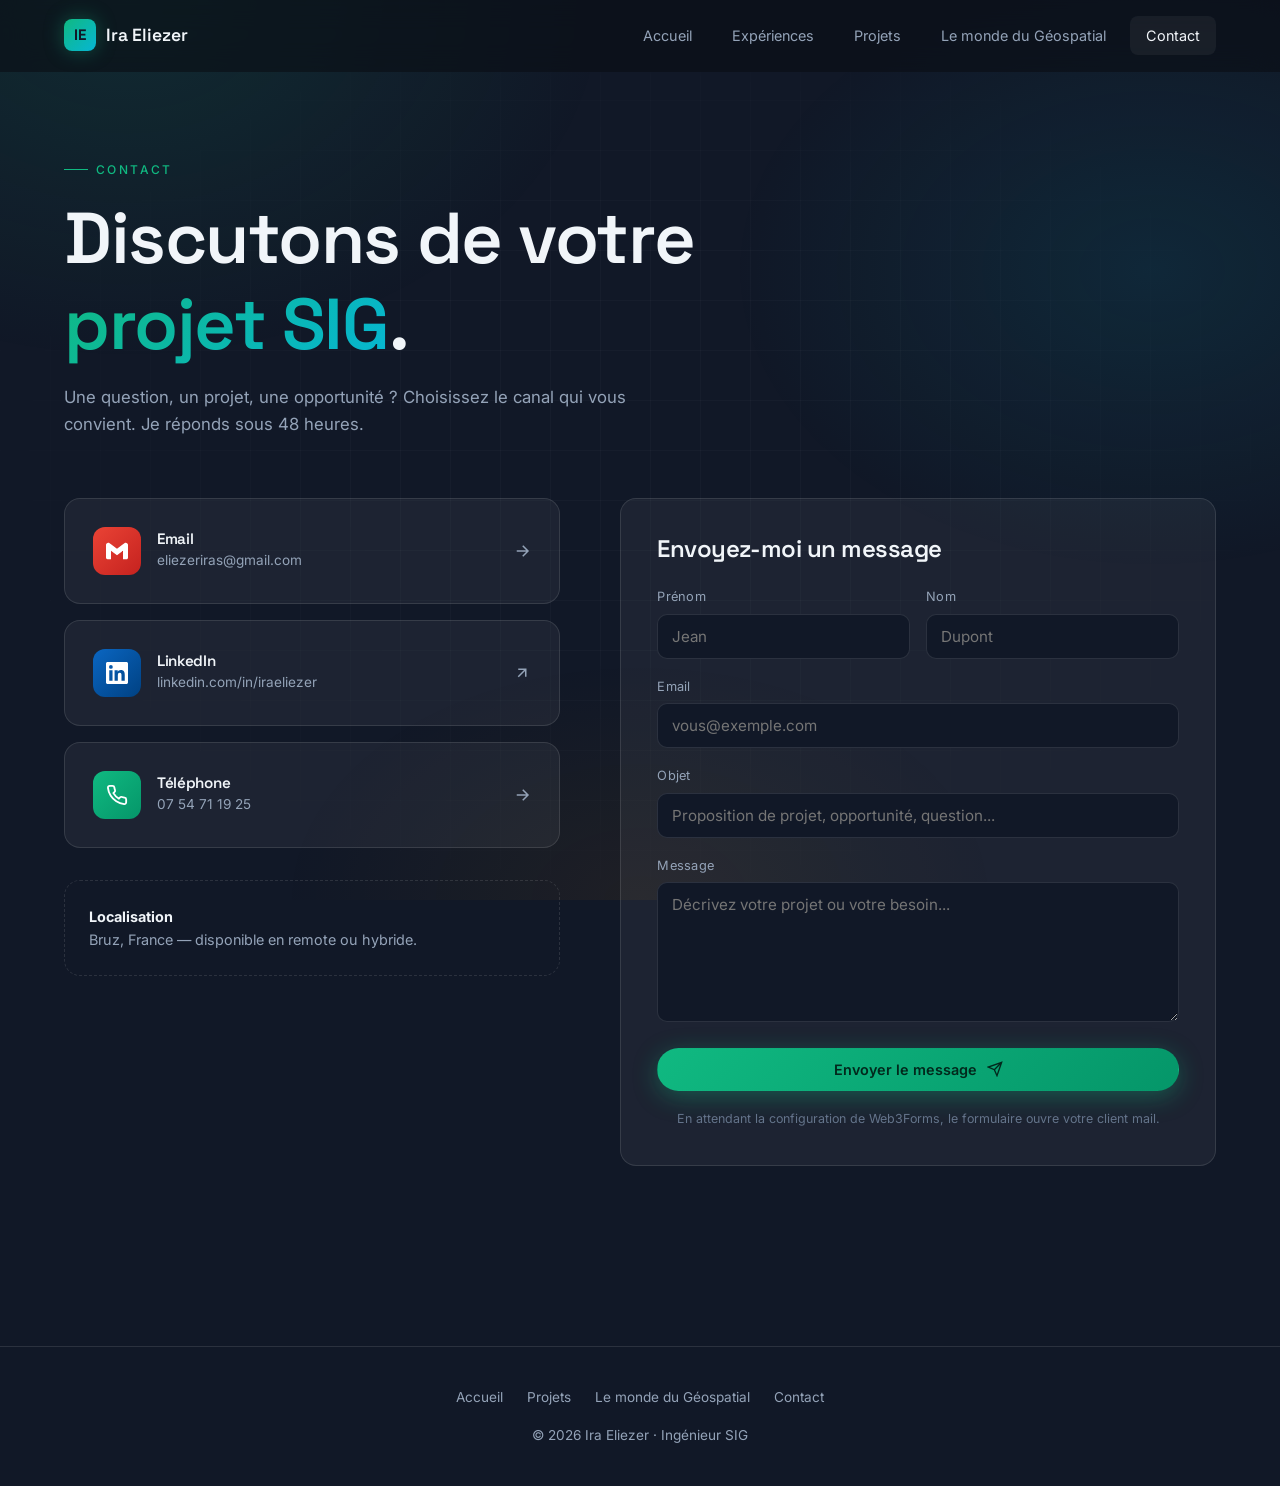
==== contact.html @ 68beef40 "Initial commit — portfolio SIG" ====
<!DOCTYPE html>
<html lang="fr">
<head>
  <meta charset="UTF-8" />
  <meta name="viewport" content="width=device-width, initial-scale=1.0" />
  <title>Contact — Ira Eliezer</title>
  <meta name="description" content="Contactez Ira Eliezer, Ingénieur SIG : email, LinkedIn et formulaire de contact." />
  <link rel="preconnect" href="https://fonts.googleapis.com" />
  <link rel="preconnect" href="https://fonts.gstatic.com" crossorigin />
  <link href="https://fonts.googleapis.com/css2?family=Inter:wght@400;500;600;700&family=Space+Grotesk:wght@500;600;700&display=swap" rel="stylesheet" />
  <link rel="stylesheet" href="assets/css/style.css" />
</head>
<body>

  <header class="header">
    <div class="container">
      <a href="index.html" class="logo">
        <span class="logo-mark">IE</span>
        <span>Ira Eliezer</span>
      </a>
      <nav class="nav">
        <a href="index.html">Accueil</a>
        <a href="index.html#experiences">Expériences</a>
        <a href="projets.html">Projets</a>
        <a href="geospatial.html">Le monde du Géospatial</a>
        <a href="contact.html">Contact</a>
      </nav>
      <button class="nav-toggle" aria-label="Menu">
        <svg viewBox="0 0 24 24" fill="none" stroke="currentColor" stroke-width="2"><path d="M3 6h18M3 12h18M3 18h18"/></svg>
      </button>
    </div>
  </header>

  <section style="padding-top: calc(var(--header-h) + 80px);">
    <div class="container">

      <div class="section-head reveal" style="max-width: 800px;">
        <div class="section-eyebrow">Contact</div>
        <h1 style="margin-bottom: 16px;">
          Discutons de votre <span class="text-gradient">projet SIG</span>.
        </h1>
        <p>
          Une question, un projet, une opportunité ? Choisissez le canal qui vous convient.
          Je réponds sous 48 heures.
        </p>
      </div>

      <div class="contact-grid">

        <!-- Canaux directs -->
        <div class="reveal">
          <a href="mailto:eliezeriras@gmail.com?subject=Contact%20via%20portfolio" class="contact-card" style="text-decoration: none;">
            <div class="contact-icon gmail">
              <svg viewBox="0 0 24 24" fill="currentColor">
                <path d="M24 5.457v13.909c0 .904-.732 1.636-1.636 1.636h-3.819V11.73L12 16.64l-6.545-4.91v9.273H1.636A1.636 1.636 0 0 1 0 19.366V5.457c0-2.023 2.309-3.178 3.927-1.964L5.455 4.64 12 9.548l6.545-4.91 1.528-1.145C21.69 2.28 24 3.434 24 5.457z"/>
              </svg>
            </div>
            <div style="flex: 1;">
              <h4>Email</h4>
              <p>eliezeriras@gmail.com</p>
            </div>
            <svg viewBox="0 0 24 24" fill="none" stroke="currentColor" stroke-width="2" style="width: 18px; height: 18px; color: var(--text-muted);"><path d="M5 12h14M13 5l7 7-7 7"/></svg>
          </a>

          <a href="https://www.linkedin.com/in/iraeliezer/" target="_blank" rel="noopener" class="contact-card" style="text-decoration: none;">
            <div class="contact-icon linkedin">
              <svg viewBox="0 0 24 24" fill="currentColor">
                <path d="M20.447 20.452h-3.554v-5.569c0-1.328-.027-3.037-1.852-3.037-1.853 0-2.136 1.445-2.136 2.939v5.667H9.351V9h3.414v1.561h.046c.477-.9 1.637-1.85 3.37-1.85 3.601 0 4.267 2.37 4.267 5.455v6.286zM5.337 7.433a2.062 2.062 0 0 1-2.063-2.065 2.063 2.063 0 1 1 2.063 2.065zm1.782 13.019H3.555V9h3.564v11.452zM22.225 0H1.771C.792 0 0 .774 0 1.729v20.542C0 23.227.792 24 1.771 24h20.451C23.2 24 24 23.227 24 22.271V1.729C24 .774 23.2 0 22.222 0h.003z"/>
              </svg>
            </div>
            <div style="flex: 1;">
              <h4>LinkedIn</h4>
              <p>linkedin.com/in/iraeliezer</p>
            </div>
            <svg viewBox="0 0 24 24" fill="none" stroke="currentColor" stroke-width="2" style="width: 18px; height: 18px; color: var(--text-muted);"><path d="M7 17L17 7M7 7h10v10"/></svg>
          </a>

          <a href="tel:+33754711925" class="contact-card" style="text-decoration: none;">
            <div class="contact-icon phone">
              <svg viewBox="0 0 24 24" fill="none" stroke="currentColor" stroke-width="2">
                <path d="M22 16.92v3a2 2 0 0 1-2.18 2 19.79 19.79 0 0 1-8.63-3.07 19.5 19.5 0 0 1-6-6 19.79 19.79 0 0 1-3.07-8.67A2 2 0 0 1 4.11 2h3a2 2 0 0 1 2 1.72 12.84 12.84 0 0 0 .7 2.81 2 2 0 0 1-.45 2.11L8.09 9.91a16 16 0 0 0 6 6l1.27-1.27a2 2 0 0 1 2.11-.45 12.84 12.84 0 0 0 2.81.7A2 2 0 0 1 22 16.92z"/>
              </svg>
            </div>
            <div style="flex: 1;">
              <h4>Téléphone</h4>
              <p>07 54 71 19 25</p>
            </div>
            <svg viewBox="0 0 24 24" fill="none" stroke="currentColor" stroke-width="2" style="width: 18px; height: 18px; color: var(--text-muted);"><path d="M5 12h14M13 5l7 7-7 7"/></svg>
          </a>

          <div style="margin-top: 32px; padding: 24px; border: 1px dashed var(--border); border-radius: var(--radius); color: var(--text-muted); font-size: 0.9rem;">
            <strong style="color: var(--text);">Localisation</strong><br />
            Bruz, France — disponible en remote ou hybride.
          </div>
        </div>

        <!-- Formulaire -->
        <form id="contact-form" class="form reveal reveal-delay-1" data-access-key="82871a6e-0cdd-4724-aefc-c216692b92a9">
          <!-- access_key pour Web3Forms : créez le vôtre sur https://web3forms.com puis remplacez YOUR_ACCESS_KEY ci-dessus -->
          <input type="hidden" name="access_key" value="82871a6e-0cdd-4724-aefc-c216692b92a9" />
          <input type="hidden" name="subject" value="Nouveau message depuis le portfolio" />
          <input type="hidden" name="from_name" value="Portfolio Ira Eliezer" />
          <input type="checkbox" name="botcheck" style="display:none;" />

          <h3 style="margin-bottom: 24px;">Envoyez-moi un message</h3>

          <div class="form-row">
            <div class="field">
              <label for="prenom">Prénom</label>
              <input type="text" id="prenom" name="prenom" required placeholder="Jean" />
            </div>
            <div class="field">
              <label for="nom">Nom</label>
              <input type="text" id="nom" name="nom" required placeholder="Dupont" />
            </div>
          </div>

          <div class="field">
            <label for="email">Email</label>
            <input type="email" id="email" name="email" required placeholder="vous@exemple.com" />
          </div>

          <div class="field">
            <label for="objet">Objet</label>
            <input type="text" id="objet" name="objet" required placeholder="Proposition de projet, opportunité, question..." />
          </div>

          <div class="field">
            <label for="message">Message</label>
            <textarea id="message" name="message" required placeholder="Décrivez votre projet ou votre besoin..."></textarea>
          </div>

          <button type="submit" class="btn btn-primary" style="width: 100%; justify-content: center;">
            Envoyer le message
            <svg viewBox="0 0 24 24" fill="none" stroke="currentColor" stroke-width="2"><path d="M22 2L11 13M22 2l-7 20-4-9-9-4 20-7z"/></svg>
          </button>

          <div class="form-status" role="status"></div>

          <p style="margin-top: 18px; font-size: 0.78rem; color: var(--text-dim); text-align: center;">
            En attendant la configuration de Web3Forms, le formulaire ouvre votre client mail.
          </p>
        </form>

      </div>

    </div>
  </section>

  <footer class="footer">
    <div class="container">
      <div class="footer-links">
        <a href="index.html">Accueil</a>
        <a href="projets.html">Projets</a>
        <a href="geospatial.html">Le monde du Géospatial</a>
        <a href="contact.html">Contact</a>
      </div>
      <div>© 2026 Ira Eliezer · Ingénieur SIG</div>
    </div>
  </footer>

  <script src="assets/js/main.js"></script>
</body>
</html>
---- assets/css/style.css ----
/* =========================================================
   Portfolio — Ira Eliezer
   Stack: HTML/CSS/JS pur — Design moderne, sombre, géospatial
   ========================================================= */

:root {
  --bg: #111827;
  --bg-elev: #1a2535;
  --surface: rgba(255, 255, 255, 0.05);
  --surface-hover: rgba(255, 255, 255, 0.09);
  --border: rgba(255, 255, 255, 0.11);
  --border-strong: rgba(255, 255, 255, 0.18);

  --primary: #10b981;
  --primary-glow: rgba(16, 185, 129, 0.35);
  --accent: #06b6d4;
  --accent-glow: rgba(6, 182, 212, 0.3);
  --highlight: #f59e0b;

  --text: #f1f5f9;
  --text-muted: #94a3b8;
  --text-dim: #64748b;

  --radius: 16px;
  --radius-sm: 10px;
  --radius-lg: 24px;

  --font-display: 'Space Grotesk', 'Inter', system-ui, sans-serif;
  --font-body: 'Inter', system-ui, -apple-system, sans-serif;

  --shadow-soft: 0 8px 32px rgba(0, 0, 0, 0.35);
  --shadow-glow: 0 0 60px var(--primary-glow);

  --container: 1200px;
  --header-h: 72px;
}

* {
  margin: 0;
  padding: 0;
  box-sizing: border-box;
}

html {
  scroll-behavior: smooth;
}

body {
  font-family: var(--font-body);
  background: var(--bg);
  color: var(--text);
  line-height: 1.6;
  font-size: 16px;
  overflow-x: hidden;
  -webkit-font-smoothing: antialiased;
}

/* Background ambient effects */
body::before {
  content: '';
  position: fixed;
  inset: 0;
  background:
    radial-gradient(ellipse 800px 600px at 10% 0%, rgba(16, 185, 129, 0.12), transparent 60%),
    radial-gradient(ellipse 700px 500px at 90% 30%, rgba(6, 182, 212, 0.10), transparent 60%),
    radial-gradient(ellipse 600px 400px at 50% 100%, rgba(245, 158, 11, 0.06), transparent 60%);
  pointer-events: none;
  z-index: -1;
}

/* Subtle grid pattern overlay */
body::after {
  content: '';
  position: fixed;
  inset: 0;
  background-image:
    linear-gradient(rgba(255, 255, 255, 0.025) 1px, transparent 1px),
    linear-gradient(90deg, rgba(255, 255, 255, 0.025) 1px, transparent 1px);
  background-size: 50px 50px;
  pointer-events: none;
  z-index: -1;
  mask-image: radial-gradient(ellipse at center, black 30%, transparent 80%);
}

img { max-width: 100%; display: block; }
a { color: inherit; text-decoration: none; }
button { font-family: inherit; cursor: pointer; border: none; background: none; color: inherit; }

/* ==================== Typography ==================== */
h1, h2, h3, h4 { font-family: var(--font-display); font-weight: 600; line-height: 1.2; letter-spacing: -0.02em; }
h1 { font-size: clamp(2.5rem, 6vw, 4.5rem); }
h2 { font-size: clamp(2rem, 4vw, 3rem); }
h3 { font-size: 1.5rem; }

.text-muted { color: var(--text-muted); }
.text-gradient {
  background: linear-gradient(135deg, var(--primary), var(--accent));
  -webkit-background-clip: text;
  background-clip: text;
  -webkit-text-fill-color: transparent;
}

/* ==================== Layout ==================== */
.container {
  max-width: var(--container);
  margin: 0 auto;
  padding: 0 24px;
}

section {
  padding: 100px 0;
  position: relative;
}

.section-head {
  margin-bottom: 60px;
  max-width: 700px;
}

.section-eyebrow {
  display: inline-flex;
  align-items: center;
  gap: 8px;
  font-size: 0.75rem;
  letter-spacing: 0.2em;
  text-transform: uppercase;
  color: var(--primary);
  font-weight: 500;
  margin-bottom: 16px;
}

.section-eyebrow::before {
  content: '';
  width: 24px;
  height: 1px;
  background: var(--primary);
}

.section-head p {
  margin-top: 16px;
  color: var(--text-muted);
  font-size: 1.05rem;
  max-width: 600px;
}

/* ==================== Header ==================== */
.header {
  position: fixed;
  top: 0;
  left: 0;
  right: 0;
  height: var(--header-h);
  display: flex;
  align-items: center;
  z-index: 100;
  backdrop-filter: blur(14px);
  -webkit-backdrop-filter: blur(14px);
  background: rgba(10, 14, 20, 0.6);
  border-bottom: 1px solid transparent;
  transition: border-color 0.3s, background 0.3s;
}

.header.scrolled {
  border-bottom-color: var(--border);
  background: rgba(10, 14, 20, 0.85);
}

.header .container {
  display: flex;
  align-items: center;
  justify-content: space-between;
  width: 100%;
}

.logo {
  font-family: var(--font-display);
  font-weight: 600;
  font-size: 1.1rem;
  display: flex;
  align-items: center;
  gap: 10px;
}

.logo-mark {
  width: 32px;
  height: 32px;
  border-radius: 8px;
  background: linear-gradient(135deg, var(--primary), var(--accent));
  display: grid;
  place-items: center;
  color: var(--bg);
  font-weight: 700;
  font-size: 0.95rem;
  box-shadow: 0 0 20px var(--primary-glow);
}

.nav {
  display: flex;
  align-items: center;
  gap: 8px;
}

.nav a {
  padding: 8px 16px;
  border-radius: 8px;
  font-size: 0.9rem;
  color: var(--text-muted);
  transition: color 0.2s, background 0.2s;
}

.nav a:hover,
.nav a.active {
  color: var(--text);
  background: var(--surface);
}

.nav-toggle {
  display: none;
  width: 40px;
  height: 40px;
  border-radius: 8px;
  background: var(--surface);
  border: 1px solid var(--border);
  align-items: center;
  justify-content: center;
}

.nav-toggle svg { width: 20px; height: 20px; }

/* ==================== Buttons ==================== */
.btn {
  display: inline-flex;
  align-items: center;
  gap: 10px;
  padding: 12px 22px;
  border-radius: 999px;
  font-size: 0.9rem;
  font-weight: 500;
  transition: transform 0.2s, box-shadow 0.2s, background 0.2s, border-color 0.2s;
  border: 1px solid var(--border-strong);
  background: var(--surface);
  white-space: nowrap;
}

.btn:hover { transform: translateY(-2px); background: var(--surface-hover); border-color: var(--primary); }

.btn-primary {
  background: linear-gradient(135deg, var(--primary), #059669);
  border-color: transparent;
  color: #02281c;
  font-weight: 600;
  box-shadow: 0 6px 24px var(--primary-glow);
}
.btn-primary:hover { box-shadow: 0 10px 36px var(--primary-glow); border-color: transparent; }

.btn-ghost { background: transparent; }

.btn svg { width: 16px; height: 16px; }

/* ==================== Hero ==================== */
.hero {
  min-height: 100vh;
  display: flex;
  align-items: center;
  padding-top: calc(var(--header-h) + 60px);
  padding-bottom: 60px;
  position: relative;
}

.hero-grid {
  display: grid;
  grid-template-columns: 1.3fr 1fr;
  gap: 60px;
  align-items: center;
}

.hero-eyebrow {
  display: inline-flex;
  align-items: center;
  gap: 10px;
  padding: 6px 14px;
  border-radius: 999px;
  background: var(--surface);
  border: 1px solid var(--border);
  font-size: 0.8rem;
  color: var(--text-muted);
  margin-bottom: 24px;
}

.hero-eyebrow .pulse {
  width: 8px;
  height: 8px;
  background: var(--primary);
  border-radius: 50%;
  box-shadow: 0 0 0 0 var(--primary-glow);
  animation: pulse 2s infinite;
}

@keyframes pulse {
  0% { box-shadow: 0 0 0 0 var(--primary-glow); }
  70% { box-shadow: 0 0 0 12px rgba(16, 185, 129, 0); }
  100% { box-shadow: 0 0 0 0 rgba(16, 185, 129, 0); }
}

.hero h1 {
  margin-bottom: 24px;
}

.hero h1 .role {
  display: block;
  color: var(--text-muted);
  font-size: 0.5em;
  font-weight: 400;
  margin-top: 8px;
  letter-spacing: 0.02em;
}

.hero p {
  font-size: 1.1rem;
  color: var(--text-muted);
  max-width: 540px;
  margin-bottom: 36px;
}

.hero-actions {
  display: flex;
  flex-wrap: wrap;
  gap: 12px;
}

.hero-stats {
  margin-top: 60px;
  display: flex;
  gap: 40px;
  flex-wrap: wrap;
}

.stat .num {
  font-family: var(--font-display);
  font-size: 2rem;
  font-weight: 600;
  color: var(--text);
}

.stat .label {
  font-size: 0.85rem;
  color: var(--text-muted);
}

/* Hero visual */
.hero-visual {
  position: relative;
  aspect-ratio: 1;
  display: grid;
  place-items: center;
}

.orbit {
  position: absolute;
  inset: 0;
  border-radius: 50%;
  border: 1px solid var(--border);
  animation: spin 30s linear infinite;
}
.orbit::before {
  content: '';
  position: absolute;
  width: 12px;
  height: 12px;
  border-radius: 50%;
  background: var(--primary);
  box-shadow: 0 0 20px var(--primary);
  top: -6px;
  left: 50%;
  transform: translateX(-50%);
}

.orbit-2 {
  inset: 20%;
  animation-duration: 18s;
  animation-direction: reverse;
}
.orbit-2::before { background: var(--accent); box-shadow: 0 0 20px var(--accent); }

.orbit-3 {
  inset: 38%;
  animation-duration: 12s;
}
.orbit-3::before { background: var(--highlight); box-shadow: 0 0 20px var(--highlight); }

@keyframes spin {
  to { transform: rotate(360deg); }
}

.hero-core {
  width: 30%;
  aspect-ratio: 1;
  border-radius: 50%;
  background: radial-gradient(circle at 30% 30%, rgba(16, 185, 129, 0.8), rgba(6, 182, 212, 0.4) 60%, transparent);
  filter: blur(2px);
  position: relative;
  z-index: 2;
  animation: pulse-core 4s ease-in-out infinite;
}

@keyframes pulse-core {
  0%, 100% { transform: scale(1); opacity: 0.9; }
  50% { transform: scale(1.08); opacity: 1; }
}

/* ==================== Card / Experience ==================== */
.card {
  position: relative;
  background: var(--surface);
  border: 1px solid var(--border);
  border-radius: var(--radius);
  overflow: hidden;
  transition: transform 0.3s, border-color 0.3s, background 0.3s;
}

.card:hover {
  transform: translateY(-4px);
  border-color: var(--border-strong);
  background: var(--surface-hover);
}

.card-media {
  aspect-ratio: 16 / 9;
  position: relative;
  overflow: hidden;
  background: linear-gradient(135deg, #0f141c, #1a2332);
}

.card-media img,
.card-media .placeholder {
  width: 100%;
  height: 100%;
  object-fit: cover;
  transition: transform 0.5s;
}

.card:hover .card-media img { transform: scale(1.05); }

.card-media .placeholder {
  display: grid;
  place-items: center;
  font-family: var(--font-display);
  font-weight: 600;
  font-size: 2rem;
  color: var(--text-dim);
  background:
    radial-gradient(circle at 30% 30%, rgba(16, 185, 129, 0.15), transparent 60%),
    radial-gradient(circle at 70% 70%, rgba(6, 182, 212, 0.15), transparent 60%),
    var(--bg-elev);
}

.card-body {
  padding: 24px;
}

.card-meta {
  display: flex;
  align-items: center;
  gap: 10px;
  font-size: 0.8rem;
  color: var(--text-muted);
  margin-bottom: 12px;
}

.card-meta .dot {
  width: 4px;
  height: 4px;
  border-radius: 50%;
  background: var(--text-dim);
}

.card h3 {
  margin-bottom: 8px;
  font-size: 1.25rem;
}

.card p {
  color: var(--text-muted);
  font-size: 0.95rem;
  margin-bottom: 20px;
}

.card-cta {
  display: inline-flex;
  align-items: center;
  gap: 6px;
  font-size: 0.9rem;
  font-weight: 500;
  color: var(--primary);
  transition: gap 0.2s;
}
.card:hover .card-cta { gap: 10px; }
.card-cta svg { width: 14px; height: 14px; }

/* Experience grid */
.experience-grid {
  display: grid;
  grid-template-columns: repeat(auto-fit, minmax(340px, 1fr));
  gap: 24px;
}

/* Tags / chips */
.tags {
  display: flex;
  flex-wrap: wrap;
  gap: 6px;
  margin-bottom: 18px;
}

.tag {
  font-size: 0.72rem;
  padding: 4px 10px;
  border-radius: 999px;
  background: rgba(16, 185, 129, 0.08);
  color: var(--primary);
  border: 1px solid rgba(16, 185, 129, 0.2);
}

/* ==================== Experience detail page ==================== */
.exp-detail {
  padding-top: calc(var(--header-h) + 60px);
}

.exp-hero {
  margin-bottom: 60px;
}

.exp-meta {
  display: flex;
  flex-wrap: wrap;
  gap: 8px;
  margin-bottom: 16px;
}

.exp-meta span {
  font-size: 0.8rem;
  padding: 6px 14px;
  border-radius: 999px;
  background: var(--surface);
  border: 1px solid var(--border);
  color: var(--text-muted);
}

.exp-image {
  margin: 40px 0;
  border-radius: var(--radius-lg);
  overflow: hidden;
  border: 1px solid var(--border);
  aspect-ratio: 21 / 9;
  background: linear-gradient(135deg, #0f141c, #1a2332);
}

.exp-image img { width: 100%; height: 100%; object-fit: cover; }

.exp-content {
  display: grid;
  grid-template-columns: 1fr 320px;
  gap: 60px;
  align-items: start;
}

.exp-body h2 {
  margin: 40px 0 16px;
}
.exp-body h2:first-child { margin-top: 0; }
.exp-body p { color: var(--text-muted); margin-bottom: 16px; }
.exp-body ul { padding-left: 0; list-style: none; }
.exp-body ul li {
  position: relative;
  padding-left: 24px;
  margin-bottom: 10px;
  color: var(--text-muted);
}
.exp-body ul li::before {
  content: '';
  position: absolute;
  left: 0;
  top: 10px;
  width: 12px;
  height: 2px;
  background: var(--primary);
  border-radius: 2px;
}

.exp-sidebar {
  position: sticky;
  top: calc(var(--header-h) + 24px);
  background: var(--surface);
  border: 1px solid var(--border);
  border-radius: var(--radius);
  padding: 24px;
}
.exp-sidebar h4 {
  font-size: 0.75rem;
  letter-spacing: 0.15em;
  text-transform: uppercase;
  color: var(--text-muted);
  margin-bottom: 14px;
  font-weight: 500;
}
.exp-sidebar ul { list-style: none; padding: 0; margin-bottom: 24px; }
.exp-sidebar li {
  padding: 8px 0;
  border-bottom: 1px solid var(--border);
  color: var(--text);
  font-size: 0.9rem;
}
.exp-sidebar li:last-child { border-bottom: none; }

/* Video container */
.video-wrap {
  margin-top: 40px;
  border-radius: var(--radius);
  overflow: hidden;
  border: 1px solid var(--border);
  position: relative;
  aspect-ratio: 16 / 9;
  background: var(--bg-elev);
}
.video-wrap iframe,
.video-wrap video {
  position: absolute;
  inset: 0;
  width: 100%;
  height: 100%;
  border: none;
}

/* ==================== Projects ==================== */
.projects-grid {
  display: grid;
  grid-template-columns: repeat(12, 1fr);
  gap: 24px;
}

.project {
  position: relative;
  border-radius: var(--radius-lg);
  overflow: hidden;
  border: 1px solid var(--border);
  background: var(--surface);
  min-height: 320px;
  display: flex;
  flex-direction: column;
  justify-content: flex-end;
  padding: 32px;
  transition: transform 0.4s, border-color 0.3s;
  isolation: isolate;
}

.project::before {
  content: '';
  position: absolute;
  inset: 0;
  background: var(--gradient, linear-gradient(135deg, #10b981, #06b6d4));
  opacity: 0.18;
  z-index: -2;
  transition: opacity 0.4s;
}

.project::after {
  content: '';
  position: absolute;
  inset: 0;
  background:
    radial-gradient(circle at 80% 0%, rgba(255,255,255,0.08), transparent 50%),
    linear-gradient(180deg, transparent 0%, rgba(10, 14, 20, 0.7) 70%, rgba(10, 14, 20, 0.95) 100%);
  z-index: -1;
  transition: opacity 0.4s;
}

.project:hover { transform: translateY(-6px); border-color: var(--border-strong); }
.project:hover::before { opacity: 0.28; }

.project-size-lg { grid-column: span 8; min-height: 420px; }
.project-size-md { grid-column: span 4; }
.project-size-sm { grid-column: span 4; }

.project-tag {
  position: absolute;
  top: 24px;
  left: 24px;
  font-size: 0.72rem;
  padding: 4px 12px;
  border-radius: 999px;
  background: rgba(0, 0, 0, 0.4);
  backdrop-filter: blur(8px);
  border: 1px solid rgba(255, 255, 255, 0.15);
  color: var(--text);
}

.project h3 {
  font-size: 1.5rem;
  margin-bottom: 10px;
}

.project p {
  color: rgba(255, 255, 255, 0.75);
  font-size: 0.95rem;
  margin-bottom: 18px;
  max-width: 480px;
}

.project-stack {
  display: flex;
  flex-wrap: wrap;
  gap: 6px;
  margin-bottom: 18px;
}
.project-stack span {
  font-size: 0.72rem;
  padding: 3px 10px;
  border-radius: 999px;
  background: rgba(255, 255, 255, 0.08);
  border: 1px solid rgba(255, 255, 255, 0.1);
}

.project-link {
  display: inline-flex;
  align-items: center;
  gap: 6px;
  font-size: 0.9rem;
  font-weight: 500;
}
.project-link svg { width: 14px; height: 14px; transition: transform 0.2s; }
.project:hover .project-link svg { transform: translate(3px, -3px); }

/* Decorative shape inside project card */
.project-shape {
  position: absolute;
  top: 0;
  right: 0;
  width: 60%;
  height: 60%;
  opacity: 0.4;
  z-index: -1;
}

/* ==================== YouTube / Geospatial ==================== */
.video-grid {
  display: grid;
  grid-template-columns: repeat(auto-fit, minmax(320px, 1fr));
  gap: 24px;
}

.video-card {
  background: var(--surface);
  border: 1px solid var(--border);
  border-radius: var(--radius);
  overflow: hidden;
  transition: transform 0.3s, border-color 0.3s;
}
.video-card:hover { transform: translateY(-4px); border-color: var(--border-strong); }

.video-card .thumb {
  position: relative;
  aspect-ratio: 16 / 9;
  background: var(--bg-elev);
}
.video-card iframe {
  position: absolute;
  inset: 0;
  width: 100%;
  height: 100%;
  border: 0;
}
.video-card-body { padding: 20px; }
.video-card h3 { font-size: 1.05rem; margin-bottom: 6px; }
.video-card p { font-size: 0.85rem; color: var(--text-muted); }

/* Newsletter banner */
.newsletter {
  margin-top: 80px;
  padding: 60px;
  border-radius: var(--radius-lg);
  border: 1px solid var(--border);
  background:
    radial-gradient(circle at 0% 0%, rgba(245, 158, 11, 0.12), transparent 60%),
    radial-gradient(circle at 100% 100%, rgba(16, 185, 129, 0.12), transparent 60%),
    var(--surface);
  position: relative;
  overflow: hidden;
}

.newsletter-grid {
  display: grid;
  grid-template-columns: 1fr auto;
  gap: 40px;
  align-items: center;
}

.newsletter h2 { margin-bottom: 12px; }
.newsletter p { color: var(--text-muted); max-width: 520px; }

.newsletter-icon {
  position: absolute;
  top: 30px;
  right: 30px;
  width: 60px;
  height: 60px;
  border-radius: 16px;
  background: linear-gradient(135deg, var(--highlight), #ea580c);
  display: grid;
  place-items: center;
  color: var(--bg);
  box-shadow: 0 0 30px rgba(245, 158, 11, 0.4);
}
.newsletter-icon svg { width: 28px; height: 28px; }

/* ==================== Contact ==================== */
.contact-grid {
  display: grid;
  grid-template-columns: 1fr 1.2fr;
  gap: 60px;
  align-items: start;
}

.contact-card {
  background: var(--surface);
  border: 1px solid var(--border);
  border-radius: var(--radius);
  padding: 28px;
  margin-bottom: 16px;
  display: flex;
  align-items: center;
  gap: 16px;
  transition: border-color 0.3s, transform 0.3s;
  cursor: pointer;
}
.contact-card:hover { border-color: var(--primary); transform: translateX(4px); }

.contact-icon {
  width: 48px;
  height: 48px;
  border-radius: 12px;
  display: grid;
  place-items: center;
  flex-shrink: 0;
}
.contact-icon.gmail { background: linear-gradient(135deg, #ea4335, #c5221f); color: white; }
.contact-icon.linkedin { background: linear-gradient(135deg, #0a66c2, #004182); color: white; }
.contact-icon.phone { background: linear-gradient(135deg, var(--primary), #059669); color: white; }
.contact-icon svg { width: 22px; height: 22px; }

.contact-card h4 { font-size: 0.95rem; margin-bottom: 2px; }
.contact-card p { font-size: 0.85rem; color: var(--text-muted); margin: 0; }

/* Form */
.form {
  background: var(--surface);
  border: 1px solid var(--border);
  border-radius: var(--radius);
  padding: 36px;
}
.form-row {
  display: grid;
  grid-template-columns: 1fr 1fr;
  gap: 16px;
}
.field {
  margin-bottom: 18px;
}
.field label {
  display: block;
  font-size: 0.8rem;
  color: var(--text-muted);
  margin-bottom: 6px;
  letter-spacing: 0.02em;
}
.field input,
.field textarea {
  width: 100%;
  background: var(--bg);
  border: 1px solid var(--border);
  border-radius: var(--radius-sm);
  padding: 12px 14px;
  color: var(--text);
  font-family: inherit;
  font-size: 0.95rem;
  transition: border-color 0.2s, box-shadow 0.2s;
}
.field input:focus,
.field textarea:focus {
  outline: none;
  border-color: var(--primary);
  box-shadow: 0 0 0 4px rgba(16, 185, 129, 0.15);
}
.field textarea { resize: vertical; min-height: 140px; }

.form-status {
  margin-top: 16px;
  padding: 12px 16px;
  border-radius: var(--radius-sm);
  font-size: 0.9rem;
  display: none;
}
.form-status.success { display: block; background: rgba(16, 185, 129, 0.1); color: var(--primary); border: 1px solid rgba(16, 185, 129, 0.25); }
.form-status.error { display: block; background: rgba(239, 68, 68, 0.1); color: #f87171; border: 1px solid rgba(239, 68, 68, 0.25); }

/* ==================== Footer ==================== */
.footer {
  margin-top: 80px;
  padding: 40px 0;
  border-top: 1px solid var(--border);
  text-align: center;
  color: var(--text-muted);
  font-size: 0.85rem;
}
.footer-links {
  display: flex;
  justify-content: center;
  gap: 24px;
  margin-bottom: 16px;
}
.footer-links a { color: var(--text-muted); transition: color 0.2s; }
.footer-links a:hover { color: var(--primary); }

/* ==================== Reveal animation ==================== */
.reveal {
  opacity: 0;
  transform: translateY(24px);
  transition: opacity 0.7s ease, transform 0.7s ease;
}
.reveal.in {
  opacity: 1;
  transform: translateY(0);
}
.reveal-delay-1 { transition-delay: 0.1s; }
.reveal-delay-2 { transition-delay: 0.2s; }
.reveal-delay-3 { transition-delay: 0.3s; }

/* ==================== Responsive ==================== */
@media (max-width: 960px) {
  section { padding: 70px 0; }
  .hero { min-height: auto; padding-top: calc(var(--header-h) + 40px); }
  .hero-grid { grid-template-columns: 1fr; gap: 40px; }
  .hero-visual { max-width: 360px; margin: 0 auto; }
  .exp-content { grid-template-columns: 1fr; }
  .exp-sidebar { position: static; }
  .contact-grid { grid-template-columns: 1fr; gap: 30px; }
  .newsletter { padding: 40px 24px; }
  .newsletter-grid { grid-template-columns: 1fr; }
  .newsletter-icon { position: static; margin-bottom: 16px; }
  .project-size-lg,
  .project-size-md,
  .project-size-sm { grid-column: span 12; min-height: 280px; }
  .nav { display: none; }
  .nav-toggle { display: flex; }
  .nav.open {
    display: flex;
    position: absolute;
    top: var(--header-h);
    left: 16px;
    right: 16px;
    flex-direction: column;
    background: var(--bg-elev);
    border: 1px solid var(--border);
    border-radius: var(--radius);
    padding: 12px;
    gap: 4px;
  }
  .form-row { grid-template-columns: 1fr; }
  .form { padding: 24px; }
}

@media (max-width: 560px) {
  .hero-stats { gap: 24px; }
  .stat .num { font-size: 1.5rem; }
}
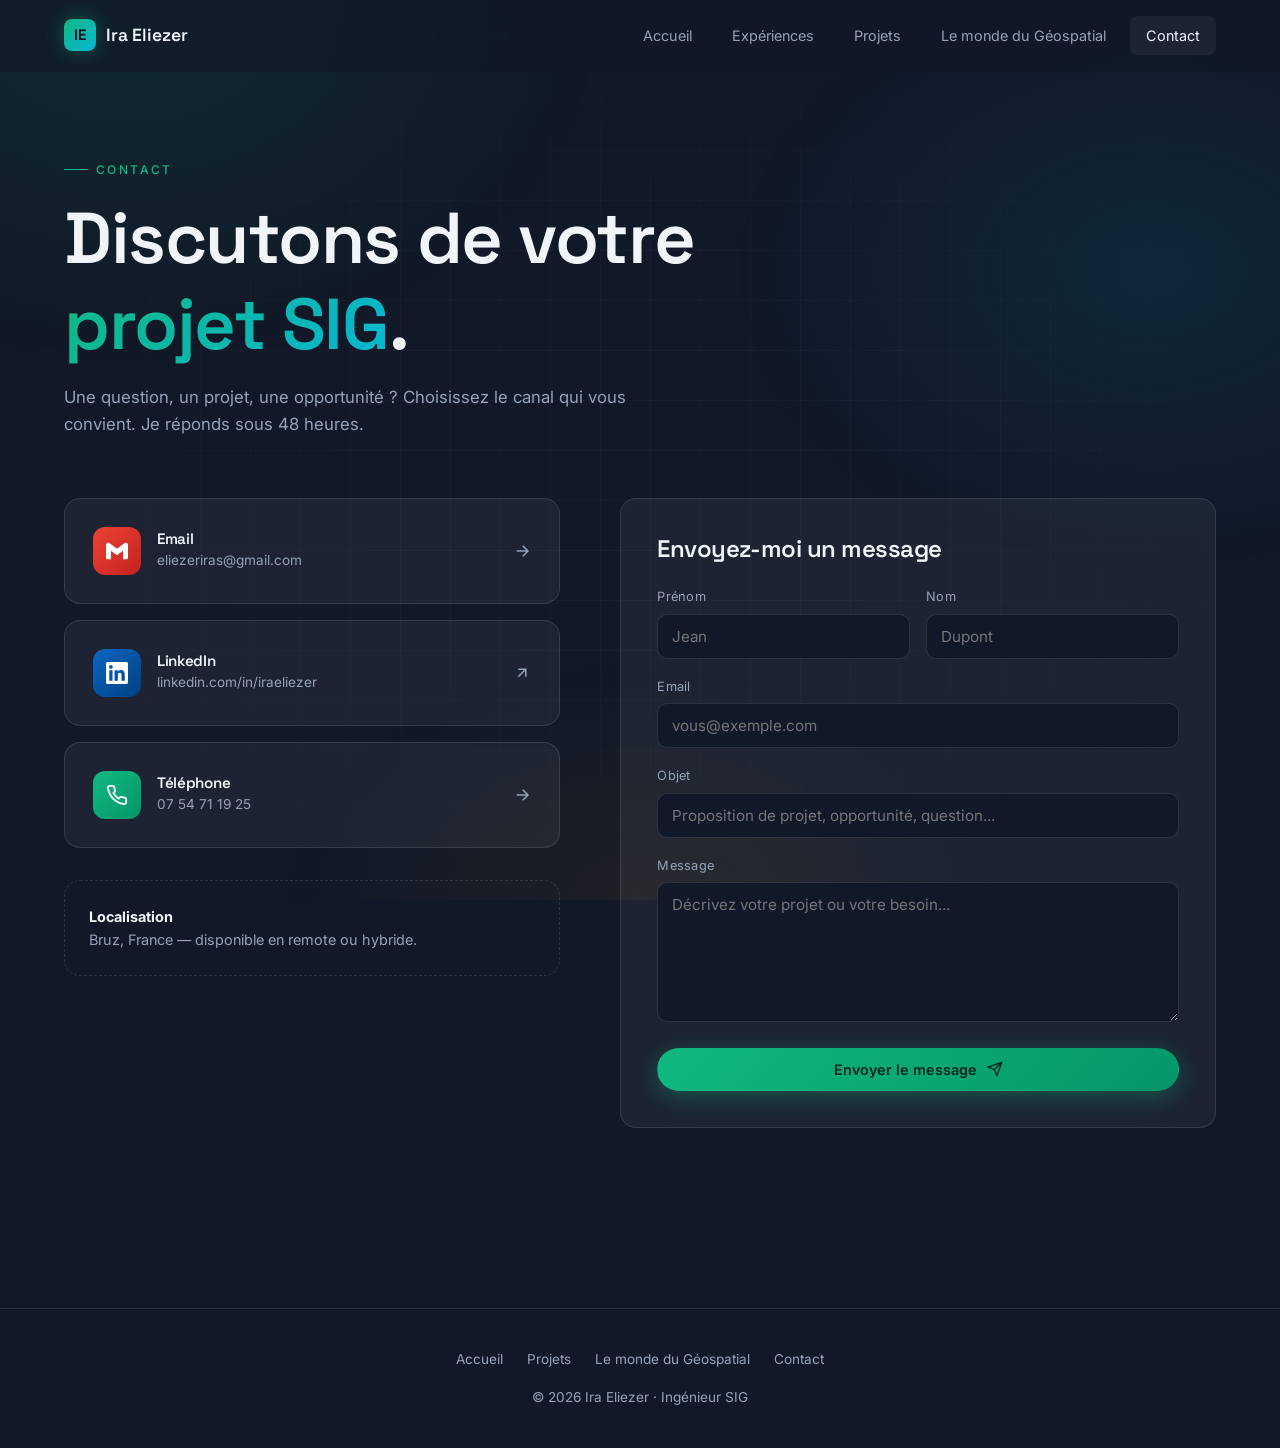
==== commit aeb78c53: "Fix typo, remove debug note, update header color to match new background - Corrige "accecptée" → "ac" ====
--- a/contact.html
+++ b/contact.html
@@ -137,9 +137,6 @@
 
           <div class="form-status" role="status"></div>
 
-          <p style="margin-top: 18px; font-size: 0.78rem; color: var(--text-dim); text-align: center;">
-            En attendant la configuration de Web3Forms, le formulaire ouvre votre client mail.
-          </p>
         </form>
 
       </div>
--- a/assets/css/style.css
+++ b/assets/css/style.css
@@ -155,14 +155,14 @@
   z-index: 100;
   backdrop-filter: blur(14px);
   -webkit-backdrop-filter: blur(14px);
-  background: rgba(10, 14, 20, 0.6);
+  background: rgba(17, 24, 39, 0.6);
   border-bottom: 1px solid transparent;
   transition: border-color 0.3s, background 0.3s;
 }
 
 .header.scrolled {
   border-bottom-color: var(--border);
-  background: rgba(10, 14, 20, 0.85);
+  background: rgba(17, 24, 39, 0.85);
 }
 
 .header .container {
@@ -694,6 +694,308 @@
   color: var(--text);
 }
 
+/* Badge entreprise / personnel sur les cartes projet */
+.project-company {
+  position: absolute;
+  top: 24px;
+  right: 24px;
+  display: inline-flex;
+  align-items: center;
+  gap: 6px;
+  font-size: 0.72rem;
+  font-weight: 500;
+  padding: 4px 12px;
+  border-radius: 999px;
+  background: rgba(0, 0, 0, 0.5);
+  backdrop-filter: blur(8px);
+  -webkit-backdrop-filter: blur(8px);
+  border: 1px solid rgba(255, 255, 255, 0.18);
+  color: var(--text);
+  z-index: 1;
+}
+.project-company svg { width: 12px; height: 12px; }
+
+.project-company-perso {
+  background: rgba(16, 185, 129, 0.18);
+  border-color: rgba(16, 185, 129, 0.4);
+  color: #6ee7b7;
+}
+
+/* Onglets de navigation rapide en haut de la page projets */
+.projects-tabs {
+  display: flex;
+  flex-wrap: wrap;
+  gap: 12px;
+  margin-top: 32px;
+}
+.projects-tab {
+  display: inline-flex;
+  align-items: center;
+  gap: 10px;
+  padding: 12px 20px;
+  border-radius: 999px;
+  background: var(--surface);
+  border: 1px solid var(--border);
+  font-size: 0.9rem;
+  color: var(--text-muted);
+  transition: color 0.2s, border-color 0.2s, background 0.2s, transform 0.2s;
+}
+.projects-tab:hover {
+  color: var(--text);
+  border-color: var(--primary);
+  background: var(--surface-hover);
+  transform: translateY(-2px);
+}
+.projects-tab svg { width: 16px; height: 16px; }
+
+/* Séparateur entre sections */
+.section-divider {
+  padding: 0;
+}
+.divider-line {
+  height: 1px;
+  background: linear-gradient(90deg, transparent, var(--border-strong), transparent);
+  width: 100%;
+  max-width: 600px;
+  margin: 0 auto;
+}
+
+/* ==================== Projet en vedette (Nexus) ==================== */
+.project-featured {
+  position: relative;
+  border-radius: var(--radius-lg);
+  border: 1px solid var(--border);
+  background:
+    radial-gradient(circle at 100% 0%, rgba(16, 185, 129, 0.10), transparent 55%),
+    radial-gradient(circle at 0% 100%, rgba(6, 182, 212, 0.08), transparent 55%),
+    var(--surface);
+  overflow: hidden;
+  display: grid;
+  grid-template-columns: 1.5fr 1fr;
+  gap: 0;
+  isolation: isolate;
+}
+
+.project-featured-shape {
+  position: relative;
+  display: grid;
+  place-items: center;
+  background:
+    radial-gradient(circle at 60% 40%, rgba(16, 185, 129, 0.12), transparent 60%),
+    linear-gradient(135deg, rgba(6, 182, 212, 0.06), rgba(16, 185, 129, 0.04));
+  border-left: 1px solid var(--border);
+  order: 2;
+  min-height: 100%;
+  padding: 40px;
+}
+.project-featured-shape svg {
+  width: 100%;
+  max-width: 360px;
+  height: auto;
+  filter: drop-shadow(0 10px 40px rgba(16, 185, 129, 0.2));
+}
+
+.project-featured-content {
+  padding: 48px;
+  display: flex;
+  flex-direction: column;
+  gap: 18px;
+}
+
+.project-featured-meta {
+  display: flex;
+  flex-wrap: wrap;
+  gap: 10px;
+  align-items: center;
+  margin-bottom: 4px;
+}
+
+.project-company-static {
+  position: static;
+  top: auto;
+  right: auto;
+}
+
+.status-badge {
+  display: inline-flex;
+  align-items: center;
+  gap: 8px;
+  font-size: 0.75rem;
+  padding: 4px 12px;
+  border-radius: 999px;
+  background: rgba(245, 158, 11, 0.12);
+  border: 1px solid rgba(245, 158, 11, 0.3);
+  color: var(--highlight);
+  font-weight: 500;
+}
+.status-dot {
+  width: 6px;
+  height: 6px;
+  border-radius: 50%;
+  background: var(--highlight);
+  box-shadow: 0 0 0 0 rgba(245, 158, 11, 0.4);
+  animation: pulse 2s infinite;
+}
+
+.project-featured-title {
+  font-family: var(--font-display);
+  font-size: clamp(2.5rem, 4vw, 3.5rem);
+  font-weight: 700;
+  line-height: 1;
+  letter-spacing: -0.03em;
+  margin: 8px 0 4px;
+}
+
+.project-featured-tagline {
+  font-size: 1.15rem;
+  color: var(--text);
+  font-weight: 500;
+  max-width: 520px;
+  margin: 0;
+}
+
+.project-featured-desc {
+  color: var(--text-muted);
+  font-size: 0.95rem;
+  line-height: 1.7;
+  max-width: 600px;
+  margin: 4px 0 8px;
+}
+
+.project-features {
+  display: grid;
+  grid-template-columns: 1fr 1fr;
+  gap: 14px;
+  margin: 10px 0 18px;
+}
+
+.project-feature {
+  display: flex;
+  gap: 12px;
+  padding: 14px;
+  background: var(--surface);
+  border: 1px solid var(--border);
+  border-radius: 12px;
+  transition: border-color 0.2s, transform 0.2s;
+}
+.project-feature:hover {
+  border-color: var(--primary);
+  transform: translateY(-2px);
+}
+
+.project-feature-icon {
+  width: 32px;
+  height: 32px;
+  border-radius: 8px;
+  background: rgba(16, 185, 129, 0.12);
+  color: var(--primary);
+  display: grid;
+  place-items: center;
+  flex-shrink: 0;
+}
+.project-feature-icon svg { width: 16px; height: 16px; }
+
+.project-feature > div:last-child {
+  display: flex;
+  flex-direction: column;
+  gap: 2px;
+}
+.project-feature strong {
+  font-size: 0.85rem;
+  color: var(--text);
+  font-weight: 600;
+}
+.project-feature span {
+  font-size: 0.78rem;
+  color: var(--text-muted);
+  line-height: 1.4;
+}
+
+.project-stack-featured {
+  margin: 4px 0 12px;
+}
+.project-stack-featured span {
+  background: var(--surface);
+  border: 1px solid var(--border);
+  color: var(--text);
+}
+
+.project-featured-actions {
+  display: flex;
+  flex-wrap: wrap;
+  gap: 12px;
+  margin-top: 8px;
+}
+
+@media (max-width: 960px) {
+  .project-featured {
+    grid-template-columns: 1fr;
+  }
+  .project-featured-shape {
+    order: 1;
+    border-left: none;
+    border-bottom: 1px solid var(--border);
+    padding: 32px;
+    min-height: 280px;
+  }
+  .project-featured-shape svg { max-width: 240px; }
+  .project-featured-content {
+    padding: 32px 28px;
+    order: 2;
+  }
+  .project-features {
+    grid-template-columns: 1fr;
+  }
+  .project-featured-title {
+    font-size: 2.25rem;
+  }
+}
+
+/* Carte vide / Bientôt */
+.project-empty {
+  background: transparent;
+  border: 2px dashed var(--border);
+  display: flex;
+  align-items: center;
+  justify-content: center;
+  text-align: center;
+  min-height: 320px;
+  transition: border-color 0.3s, background 0.3s;
+}
+.project-empty::before,
+.project-empty::after { display: none; }
+.project-empty:hover {
+  border-color: var(--primary);
+  background: rgba(16, 185, 129, 0.04);
+  transform: none;
+}
+.project-empty-content {
+  display: flex;
+  flex-direction: column;
+  align-items: center;
+  gap: 10px;
+  color: var(--text-muted);
+}
+.project-empty-content svg {
+  width: 36px;
+  height: 36px;
+  padding: 8px;
+  border-radius: 50%;
+  border: 1px solid var(--border);
+  color: var(--text-muted);
+}
+.project-empty-content h3 {
+  font-size: 1.1rem;
+  margin: 0;
+  color: var(--text);
+}
+.project-empty-content p {
+  font-size: 0.85rem;
+  margin: 0;
+  color: var(--text-muted);
+  max-width: 240px;
+}
+
 .project h3 {
   font-size: 1.5rem;
   margin-bottom: 10px;
@@ -770,8 +1072,194 @@
   border: 0;
 }
 .video-card-body { padding: 20px; }
-.video-card h3 { font-size: 1.05rem; margin-bottom: 6px; }
+.video-card h3 { font-size: 1.05rem; margin-bottom: 6px; line-height: 1.35; }
 .video-card p { font-size: 0.85rem; color: var(--text-muted); }
+
+/* Image thumbnail (YouTube auto-fetch) */
+.video-card .thumb img {
+  position: absolute;
+  inset: 0;
+  width: 100%;
+  height: 100%;
+  object-fit: cover;
+  transition: transform 0.5s, filter 0.3s;
+}
+.video-card:hover .thumb img { transform: scale(1.06); filter: brightness(0.85); }
+
+.video-thumb-link {
+  display: block;
+  position: relative;
+}
+
+.play-overlay {
+  position: absolute;
+  top: 50%;
+  left: 50%;
+  transform: translate(-50%, -50%) scale(0.9);
+  width: 56px;
+  height: 56px;
+  border-radius: 50%;
+  background: rgba(0, 0, 0, 0.65);
+  backdrop-filter: blur(8px);
+  -webkit-backdrop-filter: blur(8px);
+  display: grid;
+  place-items: center;
+  color: white;
+  z-index: 2;
+  transition: transform 0.3s, background 0.3s;
+  border: 1px solid rgba(255, 255, 255, 0.2);
+}
+.play-overlay svg { width: 24px; height: 24px; margin-left: 3px; }
+.video-card:hover .play-overlay {
+  transform: translate(-50%, -50%) scale(1);
+  background: rgba(220, 38, 38, 0.9);
+  border-color: transparent;
+  box-shadow: 0 0 30px rgba(220, 38, 38, 0.5);
+}
+
+.card-meta {
+  display: flex;
+  align-items: center;
+  gap: 8px;
+  font-size: 0.78rem;
+  color: var(--text-muted);
+  margin-bottom: 10px;
+}
+
+/* Skeleton loading state */
+.video-skeleton .thumb {
+  background: var(--bg-elev);
+  overflow: hidden;
+}
+.skeleton-shimmer,
+.skeleton-line {
+  display: block;
+  background: linear-gradient(90deg, rgba(255,255,255,0.03) 0%, rgba(255,255,255,0.08) 50%, rgba(255,255,255,0.03) 100%);
+  background-size: 200% 100%;
+  animation: shimmer 1.4s infinite ease-in-out;
+  border-radius: 6px;
+}
+.skeleton-shimmer { width: 100%; height: 100%; border-radius: 0; }
+.skeleton-line { height: 10px; }
+
+@keyframes shimmer {
+  0% { background-position: 200% 0; }
+  100% { background-position: -200% 0; }
+}
+
+/* Fallback (erreur RSS) */
+.yt-fallback {
+  margin-top: 32px;
+  padding: 32px;
+  text-align: center;
+  border: 1px dashed var(--border);
+  border-radius: var(--radius);
+  background: var(--surface);
+}
+.yt-fallback p {
+  color: var(--text-muted);
+  margin-bottom: 16px;
+}
+
+/* Playlist (Formations) */
+.playlist-grid {
+  display: grid;
+  grid-template-columns: 1fr;
+  gap: 24px;
+}
+
+.playlist-card {
+  display: grid;
+  grid-template-columns: 1.4fr 1fr;
+  gap: 0;
+  background: var(--surface);
+  border: 1px solid var(--border);
+  border-radius: var(--radius-lg);
+  overflow: hidden;
+  transition: border-color 0.3s, transform 0.3s;
+}
+.playlist-card:hover {
+  border-color: var(--border-strong);
+  transform: translateY(-3px);
+}
+
+.playlist-player {
+  position: relative;
+  aspect-ratio: 16 / 9;
+  background: var(--bg-elev);
+  border-right: 1px solid var(--border);
+}
+.playlist-player iframe {
+  position: absolute;
+  inset: 0;
+  width: 100%;
+  height: 100%;
+  border: 0;
+}
+
+.playlist-info {
+  padding: 32px;
+  display: flex;
+  flex-direction: column;
+  justify-content: center;
+  gap: 14px;
+  background:
+    radial-gradient(circle at 100% 0%, rgba(16, 185, 129, 0.08), transparent 60%),
+    transparent;
+}
+
+.playlist-meta {
+  display: flex;
+  flex-wrap: wrap;
+  gap: 8px;
+  align-items: center;
+}
+
+.playlist-badge {
+  display: inline-flex;
+  align-items: center;
+  gap: 6px;
+  font-size: 0.72rem;
+  padding: 4px 10px;
+  border-radius: 999px;
+  background: rgba(6, 182, 212, 0.1);
+  color: var(--accent);
+  border: 1px solid rgba(6, 182, 212, 0.25);
+  font-weight: 500;
+}
+.playlist-badge svg { width: 12px; height: 12px; }
+
+.playlist-info h3 {
+  font-size: 1.6rem;
+  margin: 0;
+}
+
+.playlist-info p {
+  color: var(--text-muted);
+  font-size: 0.95rem;
+  margin: 0;
+}
+
+.playlist-actions {
+  display: flex;
+  flex-wrap: wrap;
+  gap: 10px;
+  margin-top: 8px;
+}
+
+@media (max-width: 860px) {
+  .playlist-card {
+    grid-template-columns: 1fr;
+  }
+  .playlist-player {
+    border-right: none;
+    border-bottom: 1px solid var(--border);
+  }
+  .playlist-info {
+    padding: 24px;
+  }
+  .playlist-info h3 { font-size: 1.3rem; }
+}
 
 /* Newsletter banner */
 .newsletter {
